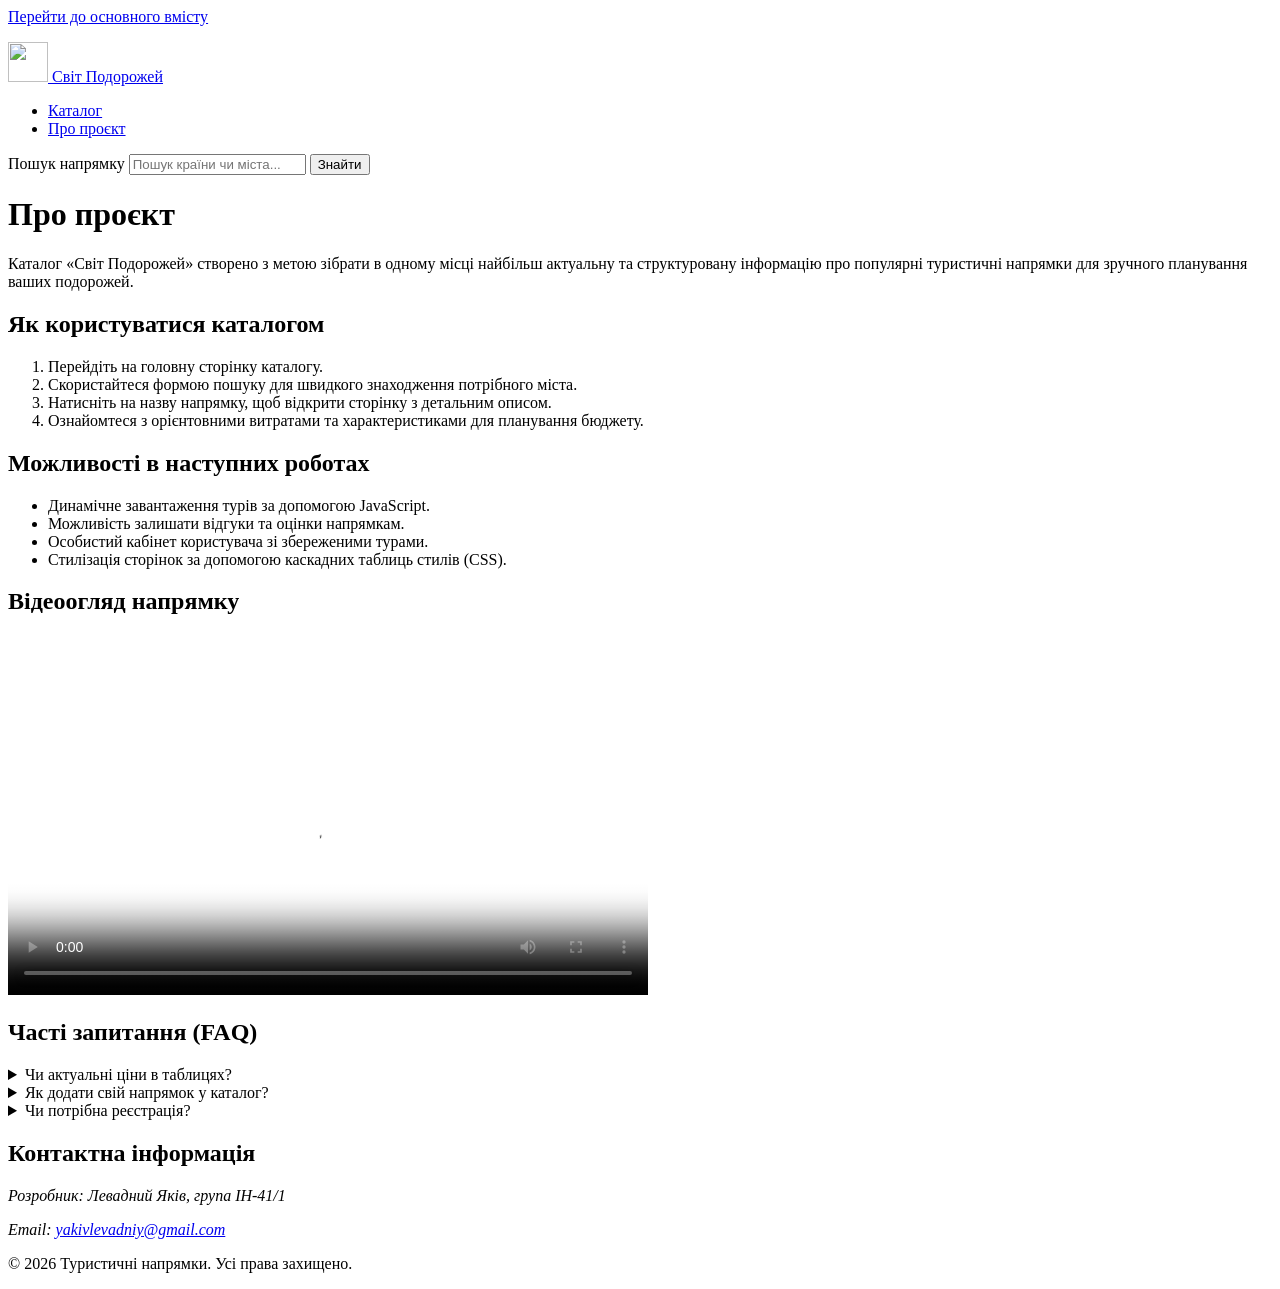
==== about.html @ 24a74814 "Додано сторінку Про проєкт" ====
<!DOCTYPE html>
<html lang="uk">
<head>
    <meta charset="UTF-8">
    <meta name="viewport" content="width=device-width, initial-scale=1.0">
    <title>Про проєкт – Світ Подорожей</title>
    <meta name="description" content="Мета туристичного каталогу, інструкція з використання та поширені запитання.">
</head>
<body>
    <a href="#main-content">Перейти до основного вмісту</a>

    <header>
        <p>
            <a href="index.html">
                <img src="images/logo.svg" width="40" height="40" alt="">
                Світ Подорожей
            </a>
        </p>

        <nav aria-label="Основна навігація">
            <ul>
                <li><a href="index.html">Каталог</a></li>
                <li><a href="about.html" aria-current="page">Про проєкт</a></li>
            </ul>
        </nav>

        <search>
            <form action="index.html" method="get" role="search">
                <label for="search">Пошук напрямку</label>
                <input id="search" name="q" type="search" placeholder="Пошук країни чи міста..." maxlength="80">
                <button type="submit">Знайти</button>
            </form>
        </search>
    </header>

    <main id="main-content">
        <h1>Про проєкт</h1>
        <p>Каталог «Світ Подорожей» створено з метою зібрати в одному місці найбільш актуальну та структуровану інформацію про популярні туристичні напрямки для зручного планування ваших подорожей.</p>

        <section aria-labelledby="instructions-title">
            <h2 id="instructions-title">Як користуватися каталогом</h2>
            <ol>
                <li>Перейдіть на головну сторінку каталогу.</li>
                <li>Скористайтеся формою пошуку для швидкого знаходження потрібного міста.</li>
                <li>Натисніть на назву напрямку, щоб відкрити сторінку з детальним описом.</li>
                <li>Ознайомтеся з орієнтовними витратами та характеристиками для планування бюджету.</li>
            </ol>
        </section>

        <section aria-labelledby="features-title">
            <h2 id="features-title">Можливості в наступних роботах</h2>
            <ul>
                <li>Динамічне завантаження турів за допомогою JavaScript.</li>
                <li>Можливість залишати відгуки та оцінки напрямкам.</li>
                <li>Особистий кабінет користувача зі збереженими турами.</li>
                <li>Стилізація сторінок за допомогою каскадних таблиць стилів (CSS).</li>
            </ul>
        </section>

        <section aria-labelledby="media-title">
            <h2 id="media-title">Відеоогляд напрямку</h2>
            <video controls width="640" height="360" preload="metadata" poster="media/preview.jpg">
                <source src="media/review.webm" type="video/webm">
                <source src="media/review.mp4" type="video/mp4">
                <track kind="captions" src="media/review.uk.vtt" srclang="uk" label="Українська" default>
                <p>Ваш браузер не підтримує відтворення відео. <a href="media/review.mp4">Завантажити відеофайл</a>.</p>
            </video>
        </section>

        <section aria-labelledby="faq-title">
            <h2 id="faq-title">Часті запитання (FAQ)</h2>
            <details name="faq-accordion">
                <summary>Чи актуальні ціни в таблицях?</summary>
                <p>Ціни є орієнтовними та базуються на середніх показниках витрат туристів за минулий рік.</p>
            </details>
            <details name="faq-accordion">
                <summary>Як додати свій напрямок у каталог?</summary>
                <p>Наразі додавання доступне лише через форму на головній сторінці (демонстраційний режим).</p>
            </details>
            <details name="faq-accordion">
                <summary>Чи потрібна реєстрація?</summary>
                <p>Ні, перегляд каталогу абсолютно безкоштовний і не вимагає створення облікового запису.</p>
            </details>
        </section>
    </main>

    <footer id="contacts">
        <h2>Контактна інформація</h2>
        <address>
            <p>Розробник: Левадний Яків, група ІН-41/1</p>
            <p>Email: <a href="mailto:yakivlevadniy@gmail.com">yakivlevadniy@gmail.com</a></p>
        </address>
        <p>&copy; 2026 Туристичні напрямки. Усі права захищено.</p>
    </footer>
</body>
</html>
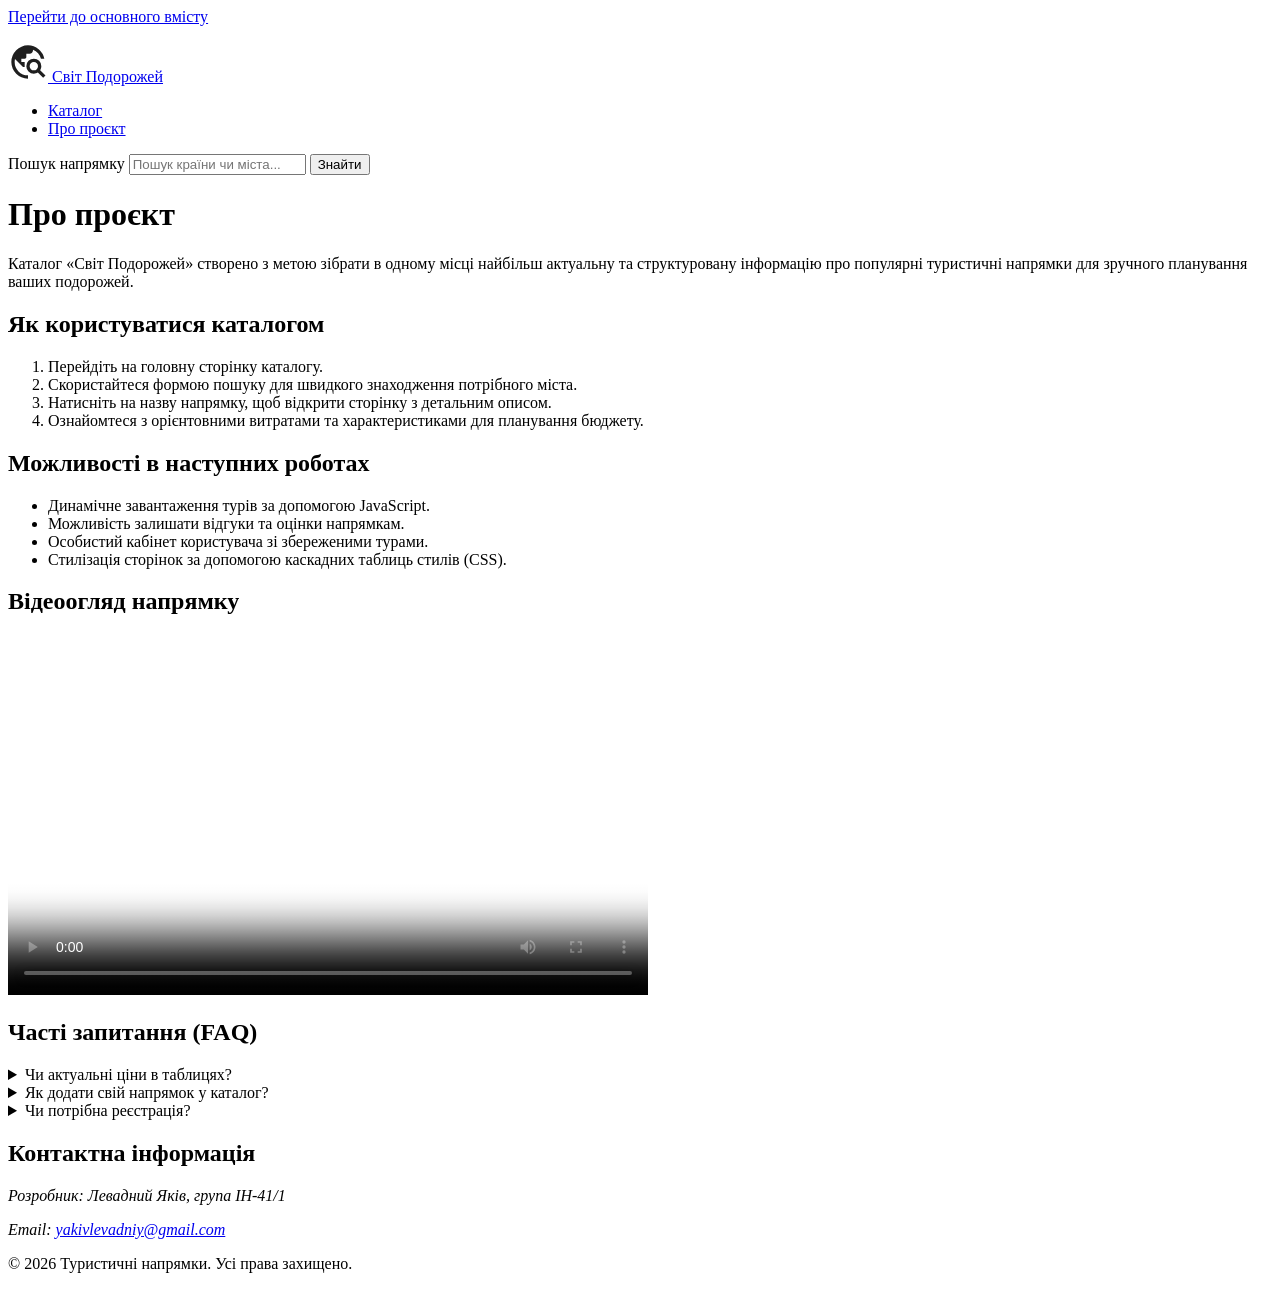
==== commit 61a3b33f: "Додано зображення, відео та оновлено сторінки лабораторної №3" ====
--- a/about.html
+++ b/about.html
@@ -59,11 +59,11 @@
 
         <section aria-labelledby="media-title">
             <h2 id="media-title">Відеоогляд напрямку</h2>
-            <video controls width="640" height="360" preload="metadata" poster="media/preview.jpg">
-                <source src="media/review.webm" type="video/webm">
-                <source src="media/review.mp4" type="video/mp4">
+            <video controls width="640" height="360" preload="metadata" poster="media/15906929_3840_2160_30fps.mp4">
+                <source src="media/15906929_3840_2160_30fps.mp4" type="video/webm">
+                <source src="media/15906929_3840_2160_30fps.mp4" type="video/mp4">
                 <track kind="captions" src="media/review.uk.vtt" srclang="uk" label="Українська" default>
-                <p>Ваш браузер не підтримує відтворення відео. <a href="media/review.mp4">Завантажити відеофайл</a>.</p>
+                <p>Ваш браузер не підтримує відтворення відео. <a href="media/15906929_3840_2160_30fps.mp4">Завантажити відеофайл</a>.</p>
             </video>
         </section>
 
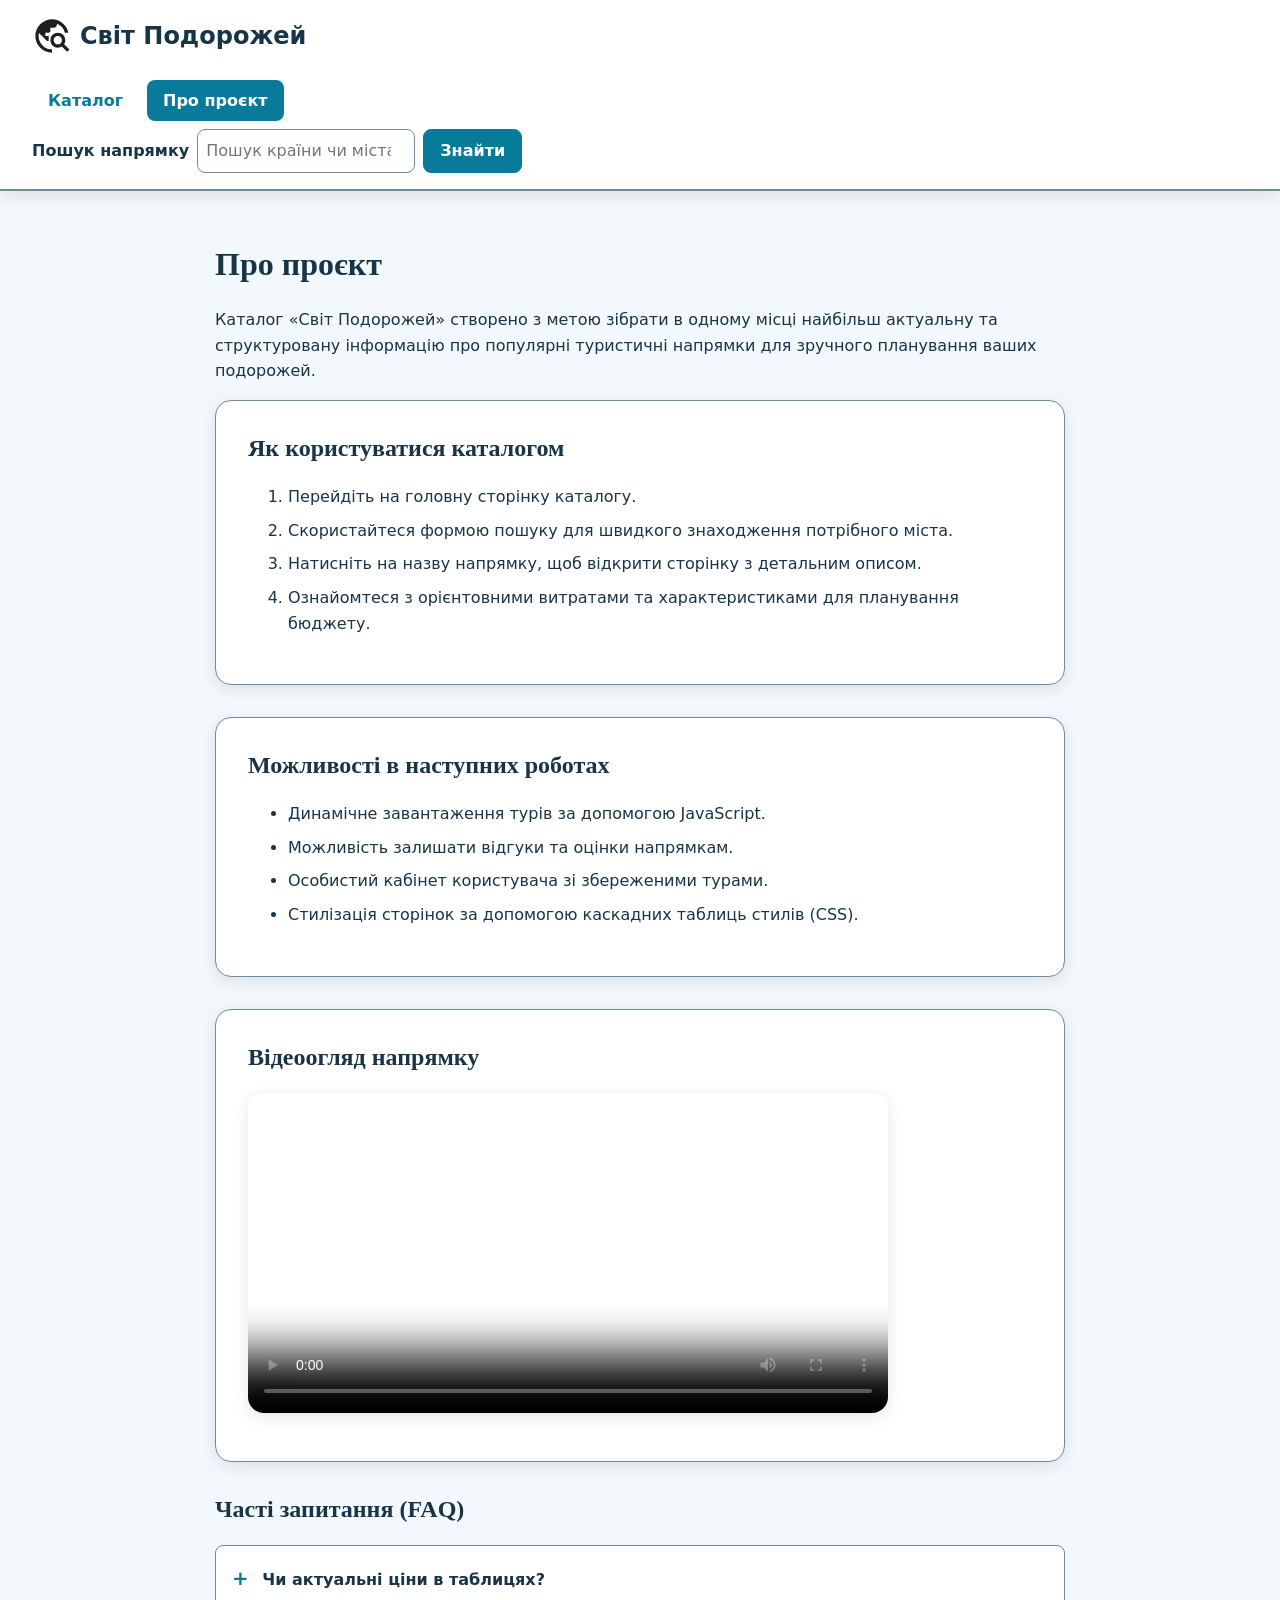
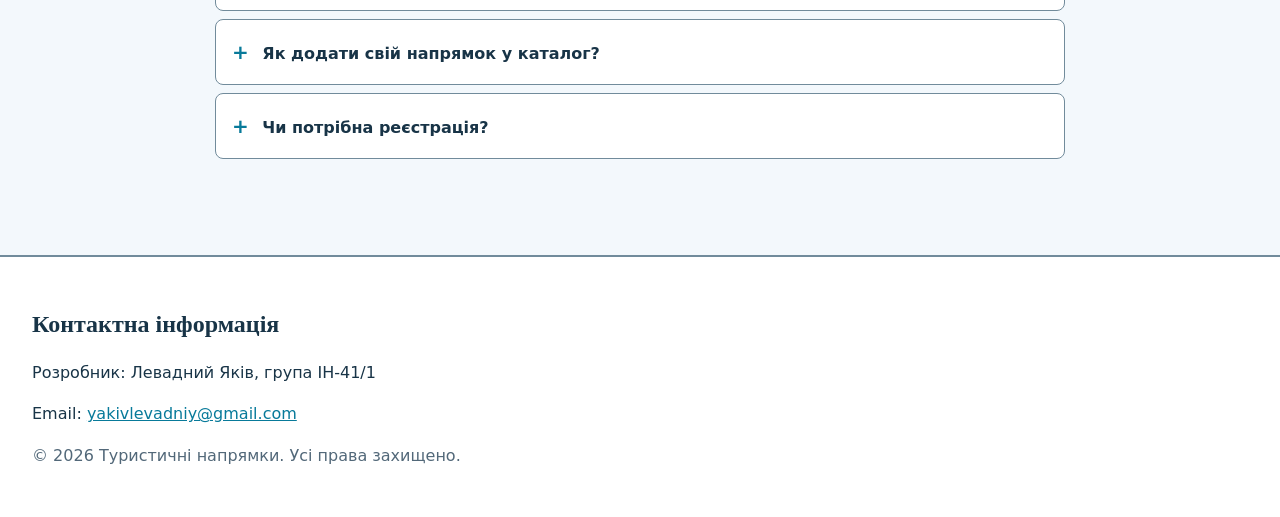
==== commit 4c16f92d: "Лабораторна робота 5: оформлення туристичного сайту за допомогою CSS" ====
--- a/about.html
+++ b/about.html
@@ -5,92 +5,195 @@
     <meta name="viewport" content="width=device-width, initial-scale=1.0">
     <title>Про проєкт – Світ Подорожей</title>
     <meta name="description" content="Мета туристичного каталогу, інструкція з використання та поширені запитання.">
+    <link rel="stylesheet" href="css/main.css">
 </head>
 <body>
-    <a href="#main-content">Перейти до основного вмісту</a>
+    <a href="#main-content" class="skip-link">
+        Перейти до основного вмісту
+    </a>
 
-    <header>
-        <p>
-            <a href="index.html">
+    <header class="site-header">
+        <p class="site-header__brand">
+            <a href="index.html" class="site-header__logo">
                 <img src="images/logo.svg" width="40" height="40" alt="">
                 Світ Подорожей
             </a>
         </p>
 
-        <nav aria-label="Основна навігація">
-            <ul>
-                <li><a href="index.html">Каталог</a></li>
-                <li><a href="about.html" aria-current="page">Про проєкт</a></li>
+        <nav class="site-nav" aria-label="Основна навігація">
+            <ul class="site-nav__list">
+                <li>
+                    <a href="index.html" class="site-nav__link">Каталог</a>
+                </li>
+                <li>
+                    <a href="about.html" class="site-nav__link" aria-current="page">
+                        Про проєкт
+                    </a>
+                </li>
             </ul>
         </nav>
 
-        <search>
-            <form action="index.html" method="get" role="search">
-                <label for="search">Пошук напрямку</label>
-                <input id="search" name="q" type="search" placeholder="Пошук країни чи міста..." maxlength="80">
-                <button type="submit">Знайти</button>
+        <search class="site-search">
+            <form action="index.html" method="get" role="search"
+                  class="site-search__form">
+                <label for="search" class="site-search__label">
+                    Пошук напрямку
+                </label>
+                <input id="search"
+                       name="q"
+                       type="search"
+                       class="site-search__input"
+                       placeholder="Пошук країни чи міста..."
+                       maxlength="80">
+                <button type="submit" class="button button--primary">
+                    Знайти
+                </button>
             </form>
         </search>
     </header>
 
-    <main id="main-content">
+    <main id="main-content" class="page">
         <h1>Про проєкт</h1>
-        <p>Каталог «Світ Подорожей» створено з метою зібрати в одному місці найбільш актуальну та структуровану інформацію про популярні туристичні напрямки для зручного планування ваших подорожей.</p>
 
-        <section aria-labelledby="instructions-title">
-            <h2 id="instructions-title">Як користуватися каталогом</h2>
+        <p>
+            Каталог «Світ Подорожей» створено з метою зібрати в одному
+            місці найбільш актуальну та структуровану інформацію
+            про популярні туристичні напрямки для зручного планування
+            ваших подорожей.
+        </p>
+
+        <section class="about__section"
+                 aria-labelledby="instructions-title">
+            <h2 id="instructions-title">
+                Як користуватися каталогом
+            </h2>
+
             <ol>
-                <li>Перейдіть на головну сторінку каталогу.</li>
-                <li>Скористайтеся формою пошуку для швидкого знаходження потрібного міста.</li>
-                <li>Натисніть на назву напрямку, щоб відкрити сторінку з детальним описом.</li>
-                <li>Ознайомтеся з орієнтовними витратами та характеристиками для планування бюджету.</li>
+                <li>
+                    Перейдіть на головну сторінку каталогу.
+                </li>
+                <li>
+                    Скористайтеся формою пошуку для швидкого знаходження
+                    потрібного міста.
+                </li>
+                <li>
+                    Натисніть на назву напрямку, щоб відкрити сторінку
+                    з детальним описом.
+                </li>
+                <li>
+                    Ознайомтеся з орієнтовними витратами та характеристиками
+                    для планування бюджету.
+                </li>
             </ol>
         </section>
 
-        <section aria-labelledby="features-title">
-            <h2 id="features-title">Можливості в наступних роботах</h2>
+        <section class="about__section"
+                 aria-labelledby="features-title">
+            <h2 id="features-title">
+                Можливості в наступних роботах
+            </h2>
+
             <ul>
-                <li>Динамічне завантаження турів за допомогою JavaScript.</li>
-                <li>Можливість залишати відгуки та оцінки напрямкам.</li>
-                <li>Особистий кабінет користувача зі збереженими турами.</li>
-                <li>Стилізація сторінок за допомогою каскадних таблиць стилів (CSS).</li>
+                <li>
+                    Динамічне завантаження турів за допомогою JavaScript.
+                </li>
+                <li>
+                    Можливість залишати відгуки та оцінки напрямкам.
+                </li>
+                <li>
+                    Особистий кабінет користувача зі збереженими турами.
+                </li>
+                <li>
+                    Стилізація сторінок за допомогою каскадних таблиць
+                    стилів (CSS).
+                </li>
             </ul>
         </section>
 
-        <section aria-labelledby="media-title">
+        <section class="about__section"
+                 aria-labelledby="media-title">
             <h2 id="media-title">Відеоогляд напрямку</h2>
-            <video controls width="640" height="360" preload="metadata" poster="media/15906929_3840_2160_30fps.mp4">
-                <source src="media/15906929_3840_2160_30fps.mp4" type="video/webm">
-                <source src="media/15906929_3840_2160_30fps.mp4" type="video/mp4">
-                <track kind="captions" src="media/review.uk.vtt" srclang="uk" label="Українська" default>
-                <p>Ваш браузер не підтримує відтворення відео. <a href="media/15906929_3840_2160_30fps.mp4">Завантажити відеофайл</a>.</p>
+
+            <video class="media-figure"
+                   controls
+                   width="640"
+                   height="360"
+                   preload="metadata"
+                   poster="media/15906929_3840_2160_30fps.mp4">
+                <source src="media/15906929_3840_2160_30fps.mp4"
+                        type="video/webm">
+                <source src="media/15906929_3840_2160_30fps.mp4"
+                        type="video/mp4">
+
+                <track kind="captions"
+                       src="media/review.uk.vtt"
+                       srclang="uk"
+                       label="Українська"
+                       default>
+
+                <p>
+                    Ваш браузер не підтримує відтворення відео.
+                    <a href="media/15906929_3840_2160_30fps.mp4">
+                        Завантажити відеофайл
+                    </a>.
+                </p>
             </video>
         </section>
 
-        <section aria-labelledby="faq-title">
+        <section class="faq"
+                 aria-labelledby="faq-title">
             <h2 id="faq-title">Часті запитання (FAQ)</h2>
-            <details name="faq-accordion">
-                <summary>Чи актуальні ціни в таблицях?</summary>
-                <p>Ціни є орієнтовними та базуються на середніх показниках витрат туристів за минулий рік.</p>
+
+            <details class="faq__item" name="faq-accordion">
+                <summary class="faq__question">
+                    Чи актуальні ціни в таблицях?
+                </summary>
+                <p>
+                    Ціни є орієнтовними та базуються на середніх
+                    показниках витрат туристів за минулий рік.
+                </p>
             </details>
-            <details name="faq-accordion">
-                <summary>Як додати свій напрямок у каталог?</summary>
-                <p>Наразі додавання доступне лише через форму на головній сторінці (демонстраційний режим).</p>
+
+            <details class="faq__item" name="faq-accordion">
+                <summary class="faq__question">
+                    Як додати свій напрямок у каталог?
+                </summary>
+                <p>
+                    Наразі додавання доступне лише через форму
+                    на головній сторінці (демонстраційний режим).
+                </p>
             </details>
-            <details name="faq-accordion">
-                <summary>Чи потрібна реєстрація?</summary>
-                <p>Ні, перегляд каталогу абсолютно безкоштовний і не вимагає створення облікового запису.</p>
+
+            <details class="faq__item" name="faq-accordion">
+                <summary class="faq__question">
+                    Чи потрібна реєстрація?
+                </summary>
+                <p>
+                    Ні, перегляд каталогу абсолютно безкоштовний
+                    і не вимагає створення облікового запису.
+                </p>
             </details>
         </section>
     </main>
 
-    <footer id="contacts">
+    <footer id="contacts" class="site-footer">
         <h2>Контактна інформація</h2>
+
         <address>
-            <p>Розробник: Левадний Яків, група ІН-41/1</p>
-            <p>Email: <a href="mailto:yakivlevadniy@gmail.com">yakivlevadniy@gmail.com</a></p>
+            <p>
+                Розробник: Левадний Яків, група ІН-41/1
+            </p>
+            <p>
+                Email:
+                <a href="mailto:yakivlevadniy@gmail.com">
+                    yakivlevadniy@gmail.com
+                </a>
+            </p>
         </address>
-        <p>&copy; 2026 Туристичні напрямки. Усі права захищено.</p>
+
+        <p class="site-footer__copy">
+            &copy; 2026 Туристичні напрямки. Усі права захищено.
+        </p>
     </footer>
 </body>
-</html>+</html>
--- a/css/main.css
+++ b/css/main.css
@@ -0,0 +1,920 @@
+/* Лабораторна №5. Варіант 6 — Світ Подорожей */
+
+@layer reset, base, components, utilities;
+
+/* 1. Скидання стандартних стилів */
+@layer reset {
+    *, *::before, *::after {
+        box-sizing: border-box;
+    }
+
+    body {
+        margin: 0;
+    }
+
+    img, video {
+        max-inline-size: 100%;
+        block-size: auto;
+    }
+
+    button, input, select, textarea {
+        font: inherit;
+    }
+}
+
+/* 2. Дизайн-токени та базові стилі */
+@layer base {
+    :root {
+        color-scheme: light dark;
+
+        --color-bg: #f3f8fc;
+        --color-surface: #ffffff;
+        --color-text: #183447;
+        --color-text-muted: #526879;
+        --color-accent: #087a9a;
+        --color-accent-hover: #065c75;
+        --color-on-accent: #ffffff;
+        --color-border: #718b9b;
+        --color-focus: #a65400;
+        --color-error: #b42318;
+        --color-row: #e5f0f5;
+
+        --font-body: system-ui, Arial, sans-serif;
+        --font-heading: Georgia, serif;
+
+        --space-xs: 0.25rem;
+        --space-s: 0.5rem;
+        --space-m: 1rem;
+        --space-l: 2rem;
+
+        --radius-s: 0.5rem;
+        --radius-m: 1rem;
+        --radius-l: 2rem;
+
+        --shadow-card: 0 4px 16px rgb(0 0 0 / 10%);
+    }
+
+    body {
+        min-block-size: 100vh;
+        background: var(--color-bg);
+        color: var(--color-text);
+        font-family: var(--font-body);
+        line-height: 1.6;
+    }
+
+    h1, h2, h3 {
+        font-family: var(--font-heading);
+        line-height: 1.3;
+    }
+
+    h1 {
+        font-size: 2rem;
+    }
+
+    a {
+        color: var(--color-accent);
+    }
+
+    a:hover {
+        color: var(--color-accent-hover);
+    }
+
+    :focus-visible {
+        outline: 3px solid var(--color-focus);
+        outline-offset: 3px;
+    }
+
+    p {
+        max-inline-size: 75ch;
+    }
+
+    figure {
+        margin-inline: 0;
+    }
+
+    figcaption, .form__hint {
+        color: var(--color-text-muted);
+    }
+
+    address {
+        font-style: normal;
+    }
+
+    @media (prefers-color-scheme: dark) {
+        :root {
+            --color-bg: #101b26;
+            --color-surface: #1c2c3b;
+            --color-text: #f2f7fb;
+            --color-text-muted: #b6c8d6;
+            --color-accent: #68d6e6;
+            --color-accent-hover: #a5eaf2;
+            --color-on-accent: #10232e;
+            --color-border: #91a9b8;
+            --color-focus: #ffbf47;
+            --color-error: #ff9c91;
+            --color-row: #283d4d;
+            --shadow-card: 0 4px 18px rgb(0 0 0 / 30%);
+        }
+    }
+}
+
+/* 3. Компоненти */
+@layer components {
+
+    /* Доступність */
+    .skip-link {
+        position: fixed;
+        z-index: 100;
+        top: 0.5rem;
+        left: 0.5rem;
+        padding: var(--space-s) var(--space-m);
+        background: var(--color-accent);
+        color: var(--color-on-accent);
+        border-radius: var(--radius-s);
+        transform: translateY(-200%);
+    }
+
+    .skip-link:focus-visible {
+        transform: translateY(0);
+        color: var(--color-on-accent);
+    }
+
+    /* Шапка */
+    .site-header {
+        padding: var(--space-m) var(--space-l);
+        background: var(--color-surface);
+        border-bottom: 2px solid var(--color-border);
+        box-shadow: var(--shadow-card);
+    }
+
+    .site-header__brand {
+        margin: 0 0 var(--space-m);
+    }
+
+    .site-header__logo {
+        display: inline-flex;
+        align-items: center;
+        gap: var(--space-s);
+        color: var(--color-text);
+        font-size: 1.5rem;
+        font-weight: 700;
+        text-decoration: none;
+    }
+
+    .site-header__logo:hover {
+        color: var(--color-accent);
+    }
+
+    .site-nav__list {
+        display: flex;
+        flex-wrap: wrap;
+        gap: var(--space-s);
+        margin: 0;
+        padding: 0;
+        list-style: none;
+    }
+
+    .site-nav__link {
+        display: inline-block;
+        padding: var(--space-s) var(--space-m);
+        border-radius: var(--radius-s);
+        text-decoration: none;
+        font-weight: 600;
+    }
+
+    .site-nav__link:hover {
+        background: var(--color-row);
+    }
+
+    .site-nav__link[aria-current="page"] {
+        background: var(--color-accent);
+        color: var(--color-on-accent);
+    }
+
+    .site-search__form {
+        display: flex;
+        flex-wrap: wrap;
+        align-items: center;
+        gap: var(--space-s);
+        margin-top: var(--space-s);
+    }
+
+    .site-search__label {
+        font-weight: 600;
+    }
+
+    .site-search__input {
+        padding: var(--space-s);
+        border: 1px solid var(--color-border);
+        border-radius: var(--radius-s);
+        background: var(--color-surface);
+        color: var(--color-text);
+    }
+
+    /* Основна сторінка та підвал */
+    .page {
+        width: 100%;
+        max-width: 1200px;
+        margin-inline: auto;
+        padding: var(--space-l);
+    }
+
+    .site-footer {
+        margin-top: var(--space-l);
+        padding: var(--space-l);
+        background: var(--color-surface);
+        border-top: 2px solid var(--color-border);
+    }
+
+    .site-footer__list {
+        display: flex;
+        flex-wrap: wrap;
+        gap: var(--space-m);
+        padding: 0;
+        list-style: none;
+    }
+
+    .site-footer__copy {
+        color: var(--color-text-muted);
+    }
+
+    /* Кнопки */
+    .button {
+        display: inline-block;
+        padding: var(--space-s) var(--space-m);
+        border: 1px solid var(--color-border);
+        border-radius: var(--radius-s);
+        background: var(--color-surface);
+        color: var(--color-text);
+        font-weight: 600;
+        text-decoration: none;
+        cursor: pointer;
+    }
+
+    .button:hover {
+        background: var(--color-row);
+    }
+
+    .button--primary {
+        background: var(--color-accent);
+        color: var(--color-on-accent);
+        border-color: var(--color-accent);
+    }
+
+    .button--primary:hover {
+        background: var(--color-accent-hover);
+        color: var(--color-on-accent);
+    }
+
+    .button--secondary:hover {
+        background: var(--color-row);
+    }
+
+    /* Каталог */
+    .catalog {
+        margin-block: var(--space-l);
+    }
+
+    .catalog__intro {
+        color: var(--color-text-muted);
+        font-size: 1.1rem;
+    }
+
+    .catalog__list {
+        list-style: none;
+        padding: 0;
+        margin: var(--space-l) 0;
+    }
+
+    .catalog__item {
+        display: inline-block;
+        vertical-align: top;
+        width: min(100%, 22rem);
+        margin: 0 var(--space-m) var(--space-l) 0;
+    }
+
+    .card {
+        padding: var(--space-m);
+        background: var(--color-surface);
+        border: 1px solid var(--color-border);
+        border-radius: var(--radius-m);
+        box-shadow: var(--shadow-card);
+    }
+
+    .card__media {
+        margin: 0 0 var(--space-m);
+    }
+
+    .card__media img {
+        display: block;
+        width: 100%;
+        height: 190px;
+        object-fit: cover;
+        object-position: center;
+        border-radius: var(--radius-s);
+    }
+
+    .card__title {
+        margin: 0 0 var(--space-s);
+        font-size: 1.4rem;
+    }
+
+    .card__title-link {
+        text-decoration: none;
+    }
+
+    .card__title-link:hover {
+        text-decoration: underline;
+    }
+
+    .card__region {
+        color: var(--color-text-muted);
+    }
+
+    .card__badge {
+        display: inline-block;
+        padding: var(--space-xs) var(--space-s);
+        background: var(--color-row);
+        color: var(--color-text);
+        border: 1px solid var(--color-border);
+        border-radius: var(--radius-l);
+        font-size: 0.9rem;
+        font-weight: 600;
+    }
+
+    .card__price {
+        color: var(--color-accent);
+        font-size: 1.25rem;
+        font-weight: 700;
+    }
+
+    .card__description {
+        margin-block: var(--space-m);
+    }
+
+    .card__actions {
+        margin-top: var(--space-m);
+    }
+
+    .catalog-filters__list {
+        display: flex;
+        flex-wrap: wrap;
+        gap: var(--space-s);
+        list-style: none;
+        padding: 0;
+        margin: var(--space-m) 0;
+    }
+
+    .catalog-filters__link {
+        display: inline-block;
+        padding: var(--space-s) var(--space-m);
+        background: var(--color-surface);
+        border: 1px solid var(--color-border);
+        border-radius: var(--radius-l);
+        font-weight: 600;
+        text-decoration: none;
+    }
+
+    .catalog-filters__link:hover {
+        background: var(--color-row);
+    }
+
+    .catalog-filters__link[aria-current="page"] {
+        background: var(--color-accent);
+        color: var(--color-on-accent);
+    }
+
+    .catalog-sort {
+        margin: var(--space-m) 0 var(--space-l);
+        padding: var(--space-m);
+        background: var(--color-surface);
+        border: 1px solid var(--color-border);
+        border-radius: var(--radius-m);
+    }
+
+    .catalog-sort__label {
+        margin-right: var(--space-s);
+        font-weight: 600;
+    }
+
+    .catalog-sort__select {
+        max-width: 100%;
+        padding: var(--space-s);
+        border: 1px solid var(--color-border);
+        border-radius: var(--radius-s);
+        background: var(--color-surface);
+        color: var(--color-text);
+        margin-right: var(--space-s);
+    }
+
+    /* Хлібні крихти */
+    .breadcrumbs {
+        margin-bottom: var(--space-m);
+    }
+
+    .breadcrumbs__list {
+        list-style: none;
+        padding: 0;
+        margin: 0;
+    }
+
+    .breadcrumbs__item {
+        display: inline;
+    }
+
+    .breadcrumbs__item + .breadcrumbs__item::before {
+        content: " / ";
+        color: var(--color-text-muted);
+        margin: 0 var(--space-s);
+    }
+
+    .breadcrumbs__item[aria-current="page"] {
+        font-weight: 700;
+    }
+
+    /* Навігація сторінки Кіото */
+    .toc {
+        padding: var(--space-m);
+        margin-bottom: var(--space-l);
+        background: var(--color-surface);
+        border: 1px solid var(--color-border);
+        border-radius: var(--radius-m);
+    }
+
+    .toc__title {
+        margin-top: 0;
+        font-weight: 700;
+    }
+
+    .toc__list {
+        margin: 0;
+        padding-left: var(--space-l);
+    }
+
+    .toc__link {
+        text-underline-offset: 3px;
+    }
+
+    .destination__title {
+        margin-bottom: var(--space-l);
+    }
+
+    .destination__section {
+        margin-bottom: var(--space-l);
+    }
+
+    .destination__figure {
+        max-width: 800px;
+        margin: 0 0 var(--space-m);
+    }
+
+    .destination__figure img {
+        display: block;
+        width: 100%;
+        height: auto;
+        border-radius: var(--radius-m);
+        box-shadow: var(--shadow-card);
+    }
+
+    .destination__caption {
+        padding-top: var(--space-s);
+        color: var(--color-text-muted);
+        font-size: 0.9rem;
+    }
+
+    .specs {
+        max-width: 700px;
+        padding: var(--space-m);
+        background: var(--color-surface);
+        border: 1px solid var(--color-border);
+        border-radius: var(--radius-m);
+        box-shadow: var(--shadow-card);
+    }
+
+    .specs__term {
+        margin-top: var(--space-s);
+        font-weight: 700;
+        color: var(--color-text-muted);
+    }
+
+    .specs__value {
+        margin: 0 0 var(--space-m);
+        padding-bottom: var(--space-s);
+        border-bottom: 1px solid var(--color-row);
+    }
+
+    .specs__value:last-child {
+        margin-bottom: 0;
+        border-bottom: 0;
+    }
+
+    .specs__price {
+        color: var(--color-accent);
+        font-size: 1.25rem;
+        font-weight: 700;
+    }
+
+    /* Таблиці */
+    .table-wrapper {
+        max-width: 100%;
+        overflow-x: auto;
+        border-radius: var(--radius-m);
+    }
+
+    .data-table {
+        width: 100%;
+        max-width: 100%;
+        border-collapse: collapse;
+        background: var(--color-surface);
+        border: 1px solid var(--color-border);
+    }
+
+    .data-table caption {
+        padding: var(--space-s);
+        font-weight: 700;
+        text-align: left;
+    }
+
+    .data-table th,
+    .data-table td {
+        padding: var(--space-s) var(--space-m);
+        border: 1px solid var(--color-border);
+        text-align: left;
+    }
+
+    .data-table thead {
+        background: var(--color-accent);
+        color: var(--color-on-accent);
+    }
+
+    .data-table tbody tr:nth-child(even) {
+        background: var(--color-row);
+    }
+
+    .data-table td.data-table__number {
+        text-align: right;
+        font-variant-numeric: tabular-nums;
+    }
+
+    /* Форми */
+    .form {
+        max-width: 650px;
+        padding: var(--space-l);
+        background: var(--color-surface);
+        border: 1px solid var(--color-border);
+        border-radius: var(--radius-m);
+        box-shadow: var(--shadow-card);
+    }
+
+    .form__field {
+        margin-bottom: var(--space-m);
+    }
+
+    .form__label {
+        display: block;
+        margin-bottom: var(--space-xs);
+        font-weight: 600;
+    }
+
+    .form__input {
+        display: block;
+        width: 100%;
+        max-width: 100%;
+        padding: var(--space-s) var(--space-m);
+        border: 1px solid var(--color-border);
+        border-radius: var(--radius-s);
+        background: var(--color-surface);
+        color: var(--color-text);
+    }
+
+    textarea.form__input {
+        resize: vertical;
+    }
+
+    .form__input:hover {
+        border-color: var(--color-accent);
+    }
+
+    .form__input:focus-visible {
+        outline: 3px solid var(--color-focus);
+        outline-offset: 2px;
+        border-color: var(--color-focus);
+    }
+
+    .form__input:user-invalid {
+        border: 2px solid var(--color-error);
+    }
+
+    .form__field:has(.form__input:user-invalid)
+    > .form__label::after {
+        content: " — перевірте значення";
+        color: var(--color-error);
+        font-size: 0.85rem;
+    }
+
+    .form__fieldset {
+        min-width: 0;
+        margin-bottom: var(--space-m);
+        padding: var(--space-m);
+        border: 1px solid var(--color-border);
+        border-radius: var(--radius-s);
+    }
+
+    .form__legend {
+        padding: 0 var(--space-s);
+        font-weight: 700;
+    }
+
+    .form__hint {
+        margin-top: 0;
+        font-size: 0.9rem;
+        color: var(--color-text-muted);
+    }
+
+    .form__choice {
+        display: inline-flex;
+        align-items: center;
+        gap: var(--space-s);
+        cursor: pointer;
+    }
+
+    .form__checkbox,
+    .form__radio {
+        accent-color: var(--color-accent);
+    }
+
+    .form__actions {
+        display: flex;
+        flex-wrap: wrap;
+        gap: var(--space-s);
+        margin-top: var(--space-l);
+    }
+
+    .form__checkbox:user-invalid,
+    .form__radio:user-invalid {
+        outline: 2px solid var(--color-error);
+        outline-offset: 2px;
+    }
+
+    /* Сторінка "Про проєкт" */
+    .about__section,
+    .panel {
+        max-width: 850px;
+        margin: 0 auto var(--space-l);
+        padding: var(--space-l);
+        background: var(--color-surface);
+        border: 1px solid var(--color-border);
+        border-radius: var(--radius-m);
+        box-shadow: var(--shadow-card);
+    }
+
+    .about__section h2,
+    .panel h2 {
+        margin-top: 0;
+    }
+
+    .about__section li,
+    .panel li {
+        margin-bottom: var(--space-s);
+    }
+
+    .page:has(.about__section) > h1,
+    .page:has(.about__section) > p {
+        max-width: 850px;
+        margin-inline: auto;
+    }
+
+    .faq {
+        max-width: 850px;
+        margin: var(--space-l) auto;
+    }
+
+    .faq__item {
+        margin-bottom: var(--space-s);
+        padding: var(--space-m);
+        background: var(--color-surface);
+        border: 1px solid var(--color-border);
+        border-radius: var(--radius-s);
+    }
+
+    .faq__question {
+        cursor: pointer;
+        font-weight: 700;
+        color: var(--color-text);
+        list-style: none;
+    }
+
+    .faq__question::-webkit-details-marker {
+        display: none;
+    }
+
+    .faq__question::marker {
+        content: "";
+    }
+
+    .faq__question::before {
+        content: "+";
+        display: inline-block;
+        margin-right: var(--space-s);
+        color: var(--color-accent);
+        font-size: 1.25rem;
+        font-weight: 700;
+    }
+
+    .faq__item[open] > .faq__question::before {
+        content: "−";
+    }
+
+    .faq__item[open] {
+        box-shadow: var(--shadow-card);
+    }
+
+    .faq__item p {
+        margin-bottom: 0;
+        padding-top: var(--space-s);
+    }
+
+    .media-figure,
+    .video-figure {
+        max-width: 850px;
+        margin: var(--space-m) 0;
+    }
+
+    video.media-figure,
+    .media-figure video,
+    .media-figure img,
+    .video-figure video,
+    .video-figure img {
+        display: block;
+        max-width: 100%;
+        height: auto;
+        border-radius: var(--radius-m);
+        box-shadow: var(--shadow-card);
+    }
+
+    .media-figure figcaption,
+    .video-figure figcaption {
+        margin-top: var(--space-s);
+        font-size: 0.9rem;
+        color: var(--color-text-muted);
+    }
+
+    /* Сторінка редагування */
+    .admin-edit > h1,
+    .admin-edit > .admin-edit__intro,
+    .admin-edit > .admin-edit__back,
+    .admin-edit > .breadcrumbs {
+        max-width: 46rem;
+        margin-inline: auto;
+    }
+
+    .admin-edit__intro {
+        color: var(--color-text-muted);
+        margin-bottom: var(--space-l);
+    }
+
+    .admin-edit > .breadcrumbs {
+        margin-bottom: var(--space-m);
+    }
+
+    .admin-edit .form {
+        width: 100%;
+        max-width: 46rem;
+        margin-inline: auto;
+    }
+
+    .admin-edit .form__fieldset {
+        padding: var(--space-l);
+        background: var(--color-bg);
+        border-radius: var(--radius-m);
+    }
+
+    .admin-edit .form__legend {
+        font-size: 1.15rem;
+    }
+
+    .admin-edit textarea.form__input {
+        min-height: 7rem;
+    }
+
+    .admin-edit__back {
+        margin-top: var(--space-l);
+        font-weight: 600;
+    }
+
+    /* Сторінка адміністрування */
+    .admin > h1,
+    .admin__intro {
+        max-width: 70rem;
+        margin-inline: auto;
+    }
+
+    .admin__intro {
+        margin-bottom: var(--space-l);
+        color: var(--color-text-muted);
+    }
+
+    .admin__section {
+        width: 100%;
+        max-width: 70rem;
+        margin: 0 auto var(--space-l);
+        padding: var(--space-l);
+        background: var(--color-surface);
+        border: 1px solid var(--color-border);
+        border-radius: var(--radius-m);
+        box-shadow: var(--shadow-card);
+    }
+
+    .admin__section > h2 {
+        margin-top: 0;
+        margin-bottom: var(--space-m);
+    }
+
+    .admin .data-table {
+        min-width: 42rem;
+    }
+
+    .admin .data-table .button {
+        white-space: nowrap;
+    }
+
+    .status {
+        display: inline-block;
+        padding: var(--space-xs) var(--space-s);
+        border: 1px solid var(--color-border);
+        border-radius: var(--radius-l);
+        font-size: 0.9rem;
+        font-weight: 700;
+    }
+
+    .status--available {
+        background: var(--color-row);
+        color: var(--color-text);
+    }
+
+    .admin .form {
+        width: 100%;
+        max-width: 46rem;
+        margin-inline: auto;
+    }
+
+    .admin .form__fieldset {
+        padding: var(--space-l);
+        background: var(--color-bg);
+    }
+
+    .admin .form__legend {
+        font-size: 1.15rem;
+    }
+
+    .admin textarea.form__input {
+        min-height: 7rem;
+    }
+
+    /* Вузькі екрани */
+    @media (max-width: 600px) {
+        .site-header,
+        .page,
+        .site-footer {
+            padding: var(--space-m);
+        }
+
+        .catalog__item {
+            width: 100%;
+            margin-right: 0;
+        }
+
+        .form,
+        .about__section,
+        .panel,
+        .admin__section {
+            padding: var(--space-m);
+        }
+
+        .admin .form__fieldset,
+        .admin-edit .form__fieldset {
+            padding: var(--space-m);
+        }
+
+        .data-table {
+            font-size: 0.85rem;
+        }
+
+        .data-table th,
+        .data-table td {
+            padding: var(--space-xs);
+        }
+    }
+}
+
+/* 4. Допоміжні класи */
+@layer utilities {
+    .visually-hidden {
+        position: absolute;
+        width: 1px;
+        height: 1px;
+        overflow: hidden;
+        clip-path: inset(50%);
+        white-space: nowrap;
+    }
+}
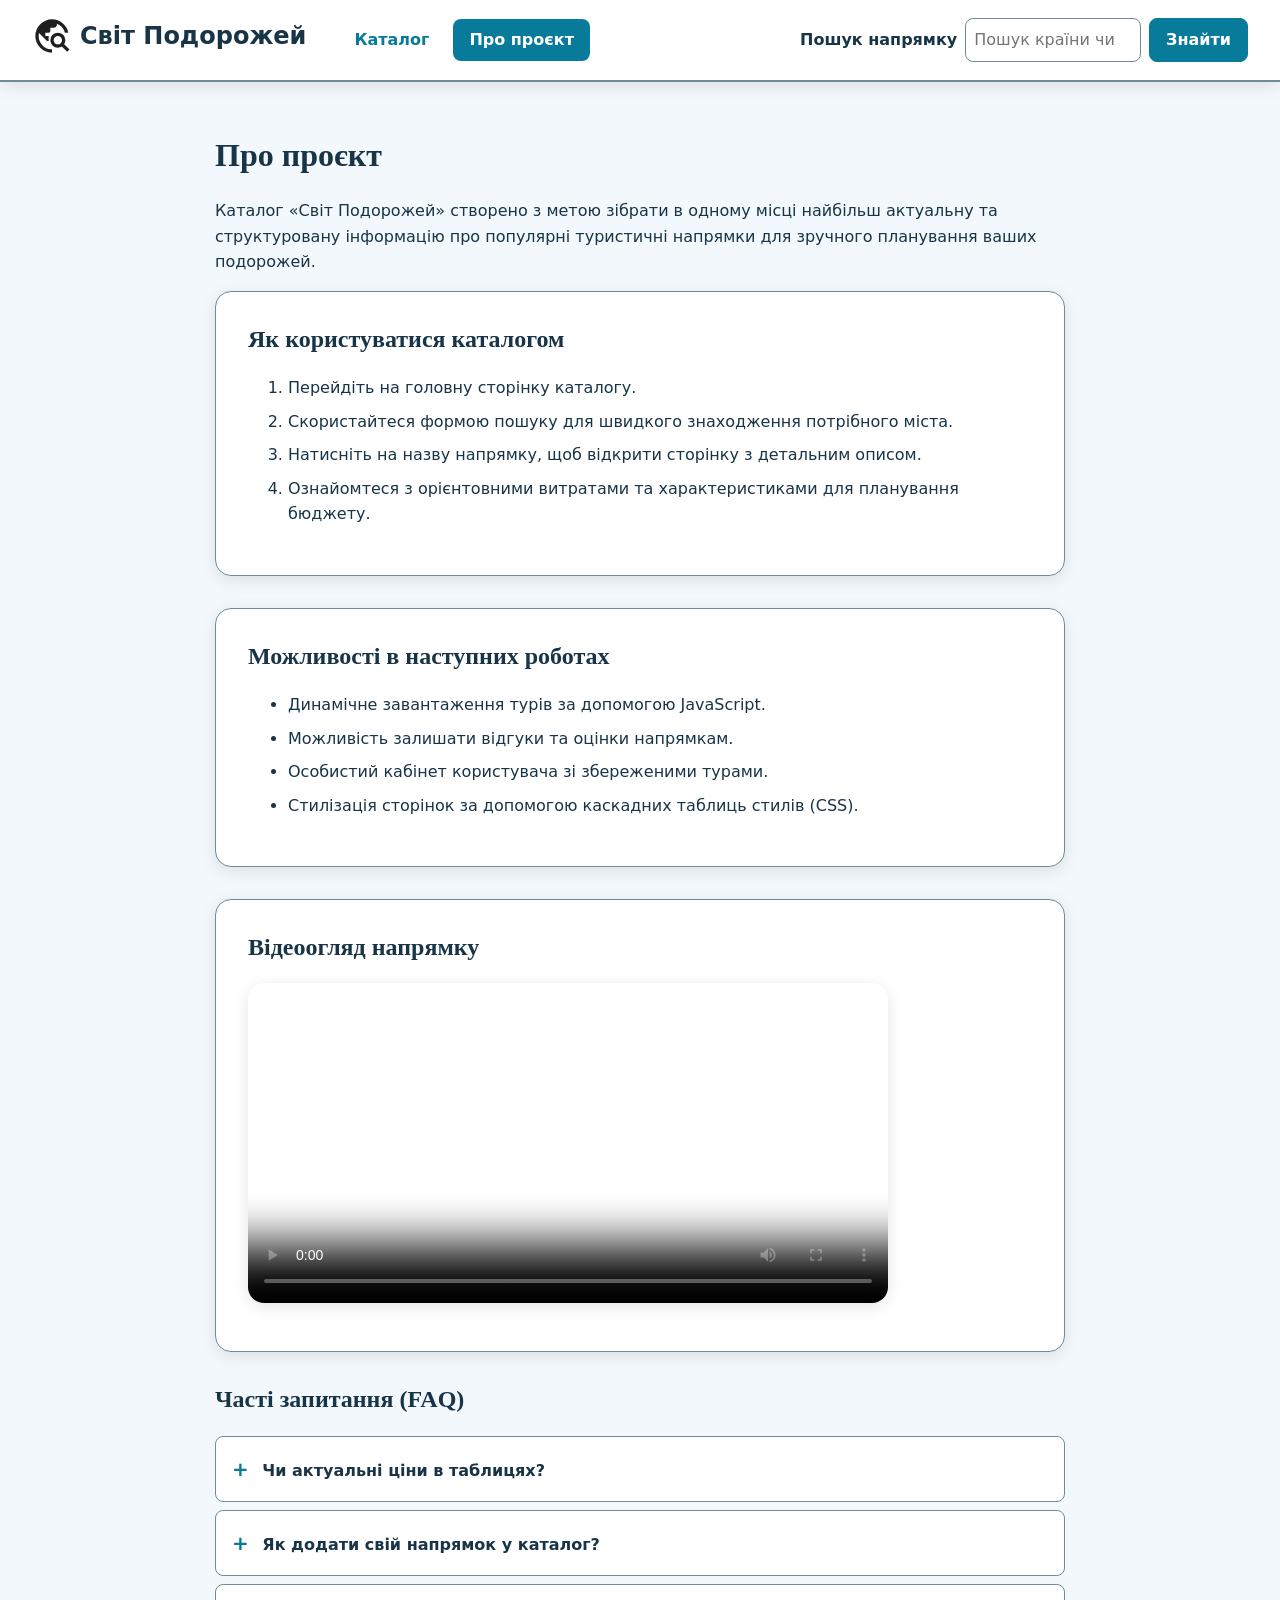
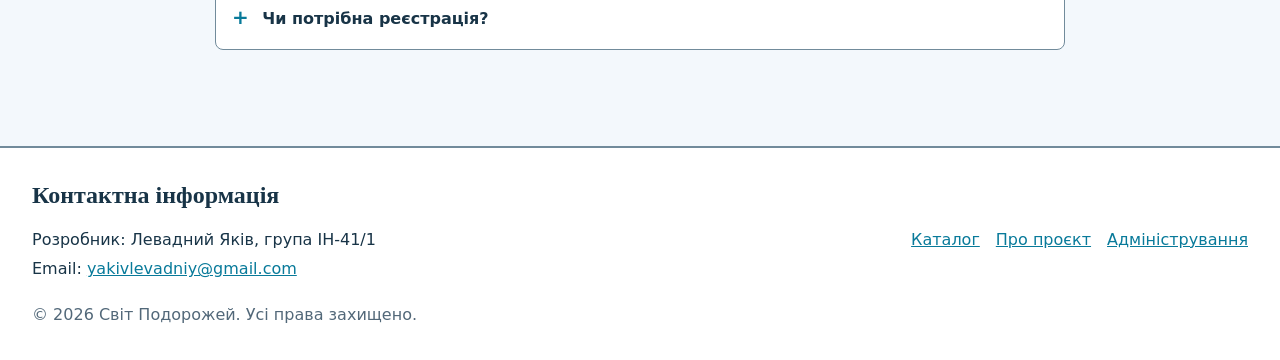
==== commit c06b4fc5: "Шапку, хлібні крихти й підвал скомпоновано засобами Flexbox" ====
--- a/about.html
+++ b/about.html
@@ -5,13 +5,14 @@
     <meta name="viewport" content="width=device-width, initial-scale=1.0">
     <title>Про проєкт – Світ Подорожей</title>
     <meta name="description" content="Мета туристичного каталогу, інструкція з використання та поширені запитання.">
+    <link rel="icon" href="favicon.ico" sizes="any">
     <link rel="stylesheet" href="css/main.css">
 </head>
 <body>
     <a href="#main-content" class="skip-link">
         Перейти до основного вмісту
     </a>
-
+ 
     <header class="site-header">
         <p class="site-header__brand">
             <a href="index.html" class="site-header__logo">
@@ -19,55 +20,50 @@
                 Світ Подорожей
             </a>
         </p>
-
+ 
         <nav class="site-nav" aria-label="Основна навігація">
             <ul class="site-nav__list">
                 <li>
                     <a href="index.html" class="site-nav__link">Каталог</a>
                 </li>
                 <li>
-                    <a href="about.html" class="site-nav__link" aria-current="page">
-                        Про проєкт
-                    </a>
+                    <a href="about.html" class="site-nav__link" aria-current="page">Про проєкт</a>
                 </li>
             </ul>
         </nav>
-
+ 
         <search class="site-search">
-            <form action="index.html" method="get" role="search"
-                  class="site-search__form">
-                <label for="search" class="site-search__label">
-                    Пошук напрямку
-                </label>
-                <input id="search"
-                       name="q"
-                       type="search"
-                       class="site-search__input"
-                       placeholder="Пошук країни чи міста..."
-                       maxlength="80">
-                <button type="submit" class="button button--primary">
-                    Знайти
-                </button>
+            <form action="index.html" method="get" role="search" class="site-search__form">
+                <label for="search" class="site-search__label">Пошук напрямку</label>
+                <input
+                    id="search"
+                    name="q"
+                    type="search"
+                    class="site-search__input"
+                    placeholder="Пошук країни чи міста..."
+                    maxlength="80"
+                >
+                <button type="submit" class="button button--primary">Знайти</button>
             </form>
         </search>
     </header>
-
+ 
     <main id="main-content" class="page">
         <h1>Про проєкт</h1>
-
+ 
         <p>
             Каталог «Світ Подорожей» створено з метою зібрати в одному
             місці найбільш актуальну та структуровану інформацію
             про популярні туристичні напрямки для зручного планування
             ваших подорожей.
         </p>
-
+ 
         <section class="about__section"
                  aria-labelledby="instructions-title">
             <h2 id="instructions-title">
                 Як користуватися каталогом
             </h2>
-
+ 
             <ol>
                 <li>
                     Перейдіть на головну сторінку каталогу.
@@ -86,13 +82,13 @@
                 </li>
             </ol>
         </section>
-
+ 
         <section class="about__section"
                  aria-labelledby="features-title">
             <h2 id="features-title">
                 Можливості в наступних роботах
             </h2>
-
+ 
             <ul>
                 <li>
                     Динамічне завантаження турів за допомогою JavaScript.
@@ -109,11 +105,11 @@
                 </li>
             </ul>
         </section>
-
+ 
         <section class="about__section"
                  aria-labelledby="media-title">
             <h2 id="media-title">Відеоогляд напрямку</h2>
-
+ 
             <video class="media-figure"
                    controls
                    width="640"
@@ -124,13 +120,13 @@
                         type="video/webm">
                 <source src="media/15906929_3840_2160_30fps.mp4"
                         type="video/mp4">
-
+ 
                 <track kind="captions"
                        src="media/review.uk.vtt"
                        srclang="uk"
                        label="Українська"
                        default>
-
+ 
                 <p>
                     Ваш браузер не підтримує відтворення відео.
                     <a href="media/15906929_3840_2160_30fps.mp4">
@@ -139,11 +135,11 @@
                 </p>
             </video>
         </section>
-
+ 
         <section class="faq"
                  aria-labelledby="faq-title">
             <h2 id="faq-title">Часті запитання (FAQ)</h2>
-
+ 
             <details class="faq__item" name="faq-accordion">
                 <summary class="faq__question">
                     Чи актуальні ціни в таблицях?
@@ -153,7 +149,7 @@
                     показниках витрат туристів за минулий рік.
                 </p>
             </details>
-
+ 
             <details class="faq__item" name="faq-accordion">
                 <summary class="faq__question">
                     Як додати свій напрямок у каталог?
@@ -163,7 +159,7 @@
                     на головній сторінці (демонстраційний режим).
                 </p>
             </details>
-
+ 
             <details class="faq__item" name="faq-accordion">
                 <summary class="faq__question">
                     Чи потрібна реєстрація?
@@ -175,25 +171,25 @@
             </details>
         </section>
     </main>
-
+ 
     <footer id="contacts" class="site-footer">
-        <h2>Контактна інформація</h2>
-
-        <address>
-            <p>
-                Розробник: Левадний Яків, група ІН-41/1
-            </p>
-            <p>
-                Email:
-                <a href="mailto:yakivlevadniy@gmail.com">
-                    yakivlevadniy@gmail.com
-                </a>
-            </p>
+        <h2 class="site-footer__title">Контактна інформація</h2>
+ 
+        <address class="site-footer__contacts">
+            <p>Розробник: Левадний Яків, група ІН-41/1</p>
+            <p>Email: <a href="mailto:yakivlevadniy@gmail.com">yakivlevadniy@gmail.com</a></p>
         </address>
-
-        <p class="site-footer__copy">
-            &copy; 2026 Туристичні напрямки. Усі права захищено.
-        </p>
+ 
+        <nav class="site-footer__nav" aria-label="Навігація в підвалі">
+            <ul class="site-footer__list">
+                <li><a href="index.html" class="site-footer__link">Каталог</a></li>
+                <li><a href="about.html" class="site-footer__link" aria-current="page">Про проєкт</a></li>
+                <li><a href="admin.html" class="site-footer__link">Адміністрування</a></li>
+            </ul>
+        </nav>
+ 
+        <p class="site-footer__copy">&copy; 2026 Світ Подорожей. Усі права захищено.</p>
     </footer>
 </body>
 </html>
+ 
--- a/css/main.css
+++ b/css/main.css
@@ -918,3 +918,80 @@
         white-space: nowrap;
     }
 }
+
+/* ЛР6. Компонування засобами Flexbox (шар components) */
+@layer components {
+
+    /* Шапка: назва, навігація, пошук в один рядок з перенесенням */
+    .site-header {
+        display: flex;
+        flex-wrap: wrap;
+        align-items: center;
+        gap: var(--space-s) var(--space-l);
+    }
+
+    .site-header__brand {
+        flex: none;
+        margin: 0;
+    }
+
+    .site-search {
+        flex: 0 1 28rem;
+        margin-inline-start: auto;
+        min-inline-size: 0;
+    }
+
+    .site-search__form {
+        margin-top: 0;
+    }
+
+    .site-search__input {
+        flex: 1 1 10rem;
+        min-inline-size: 0;
+    }
+
+    .site-nav__list {
+        align-items: center;
+    }
+
+    /* Хлібні крихти: ряд із перенесенням, роздільник усередині пункту */
+    .breadcrumbs__list {
+        display: flex;
+        flex-wrap: wrap;
+        align-items: center;
+        gap: var(--space-xs) var(--space-s);
+    }
+
+    .breadcrumbs__item {
+        display: flex;
+        align-items: center;
+        gap: var(--space-s);
+    }
+
+    .breadcrumbs__item + .breadcrumbs__item::before {
+        margin: 0;
+    }
+
+    /* Підвал: блоки в рядок із перенесенням */
+    .site-footer {
+        display: flex;
+        flex-wrap: wrap;
+        justify-content: space-between;
+        align-items: flex-start;
+        gap: var(--space-m) var(--space-l);
+    }
+
+    .site-footer__title,
+    .site-footer__copy {
+        flex-basis: 100%;
+        margin: 0;
+    }
+
+    .site-footer__contacts p {
+        margin: 0 0 var(--space-xs);
+    }
+
+    .site-footer__list {
+        margin: 0;
+    }
+}
